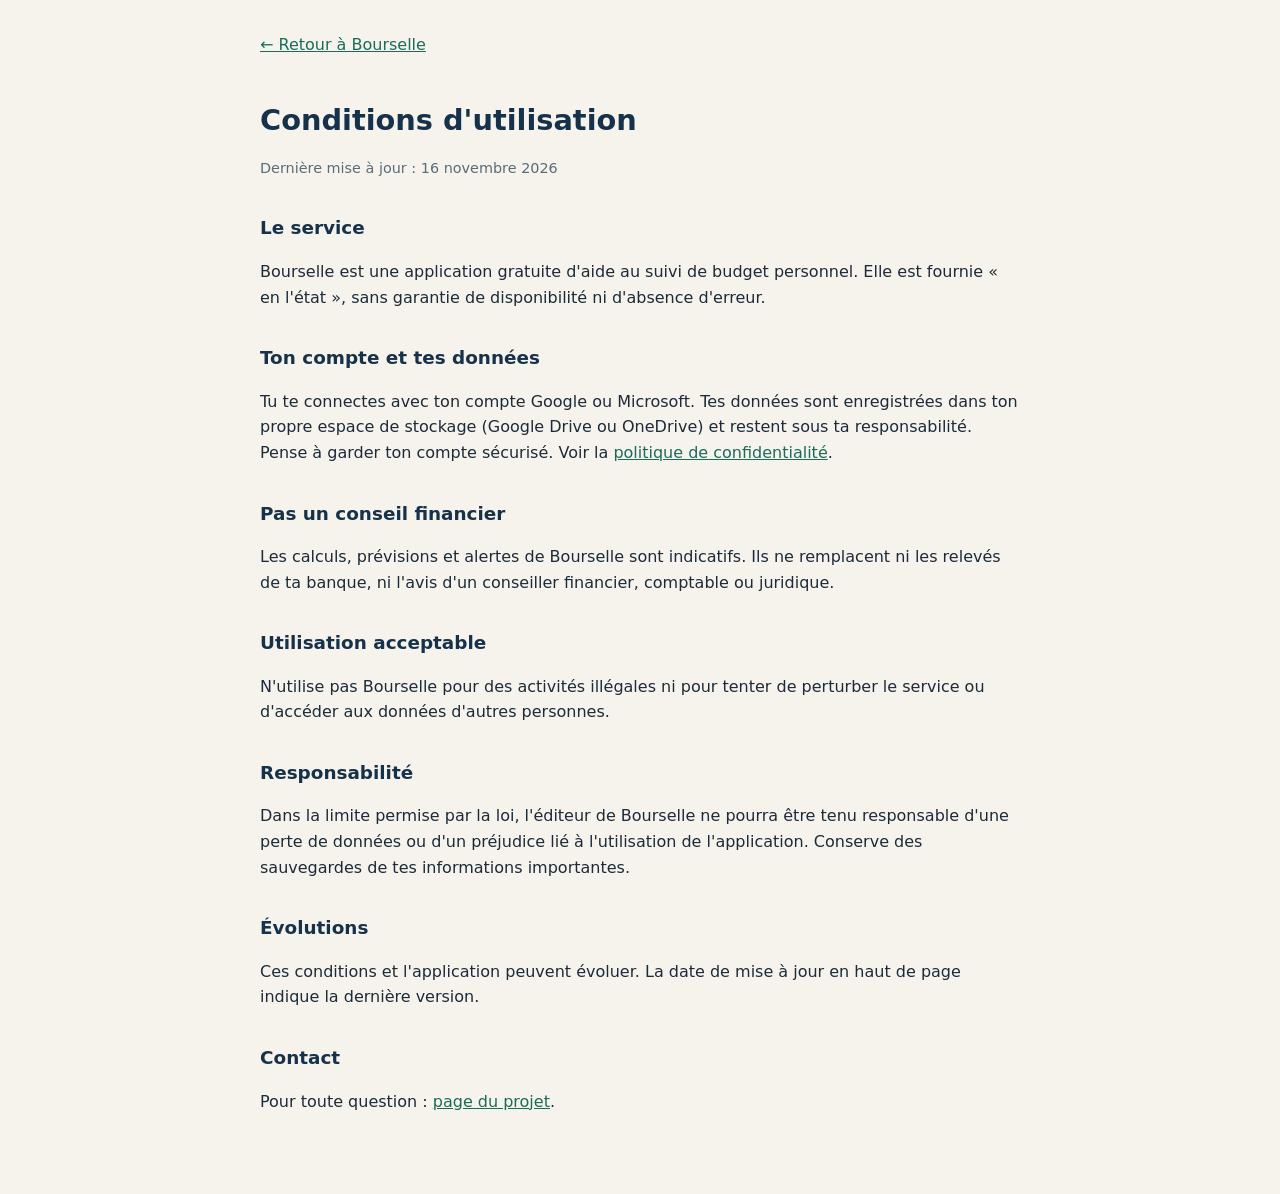
==== conditions.html @ 30d01405 "Add terms of service for Bourselle application This file contains the terms of service for the Bours" ====
<!DOCTYPE html>
<html lang="fr">
<head>
<meta charset="utf-8">
<meta name="viewport" content="width=device-width, initial-scale=1">
<title>Conditions d'utilisation – Bourselle</title>
<link rel="icon" href="icons/favicon-32.png" sizes="32x32">
<style>
  body { font: 16px/1.6 system-ui, -apple-system, "Segoe UI", sans-serif; color: #1c2b39; background: #f6f3ec; margin: 0; }
  main { max-width: 760px; margin: 0 auto; padding: 32px 20px 64px; }
  h1 { font-size: 1.8rem; color: #16324a; margin-bottom: .2em; }
  h2 { font-size: 1.15rem; color: #16324a; margin-top: 1.8em; }
  a { color: #1b6b5a; }
  .muted { color: #5b6b78; font-size: .9rem; }
  .back { display: inline-block; margin-bottom: 20px; }
</style>
</head>
<body>
<main>
<a class="back" href="./">← Retour à Bourselle</a>
<h1>Conditions d'utilisation</h1>
<p class="muted">Dernière mise à jour : 16 novembre 2026</p>

<h2>Le service</h2>
<p>Bourselle est une application gratuite d'aide au suivi de budget personnel. Elle est fournie « en l'état », sans garantie de disponibilité ni d'absence d'erreur.</p>

<h2>Ton compte et tes données</h2>
<p>Tu te connectes avec ton compte Google ou Microsoft. Tes données sont enregistrées dans ton propre espace de stockage (Google Drive ou OneDrive) et restent sous ta responsabilité. Pense à garder ton compte sécurisé. Voir la <a href="privacy.html">politique de confidentialité</a>.</p>

<h2>Pas un conseil financier</h2>
<p>Les calculs, prévisions et alertes de Bourselle sont indicatifs. Ils ne remplacent ni les relevés de ta banque, ni l'avis d'un conseiller financier, comptable ou juridique.</p>

<h2>Utilisation acceptable</h2>
<p>N'utilise pas Bourselle pour des activités illégales ni pour tenter de perturber le service ou d'accéder aux données d'autres personnes.</p>

<h2>Responsabilité</h2>
<p>Dans la limite permise par la loi, l'éditeur de Bourselle ne pourra être tenu responsable d'une perte de données ou d'un préjudice lié à l'utilisation de l'application. Conserve des sauvegardes de tes informations importantes.</p>

<h2>Évolutions</h2>
<p>Ces conditions et l'application peuvent évoluer. La date de mise à jour en haut de page indique la dernière version.</p>

<h2>Contact</h2>
<p>Pour toute question : <a href="https://github.com/pataush/bourselle/issues" target="_blank" rel="noopener">page du projet</a>.</p>
</main>
</body>
</html>
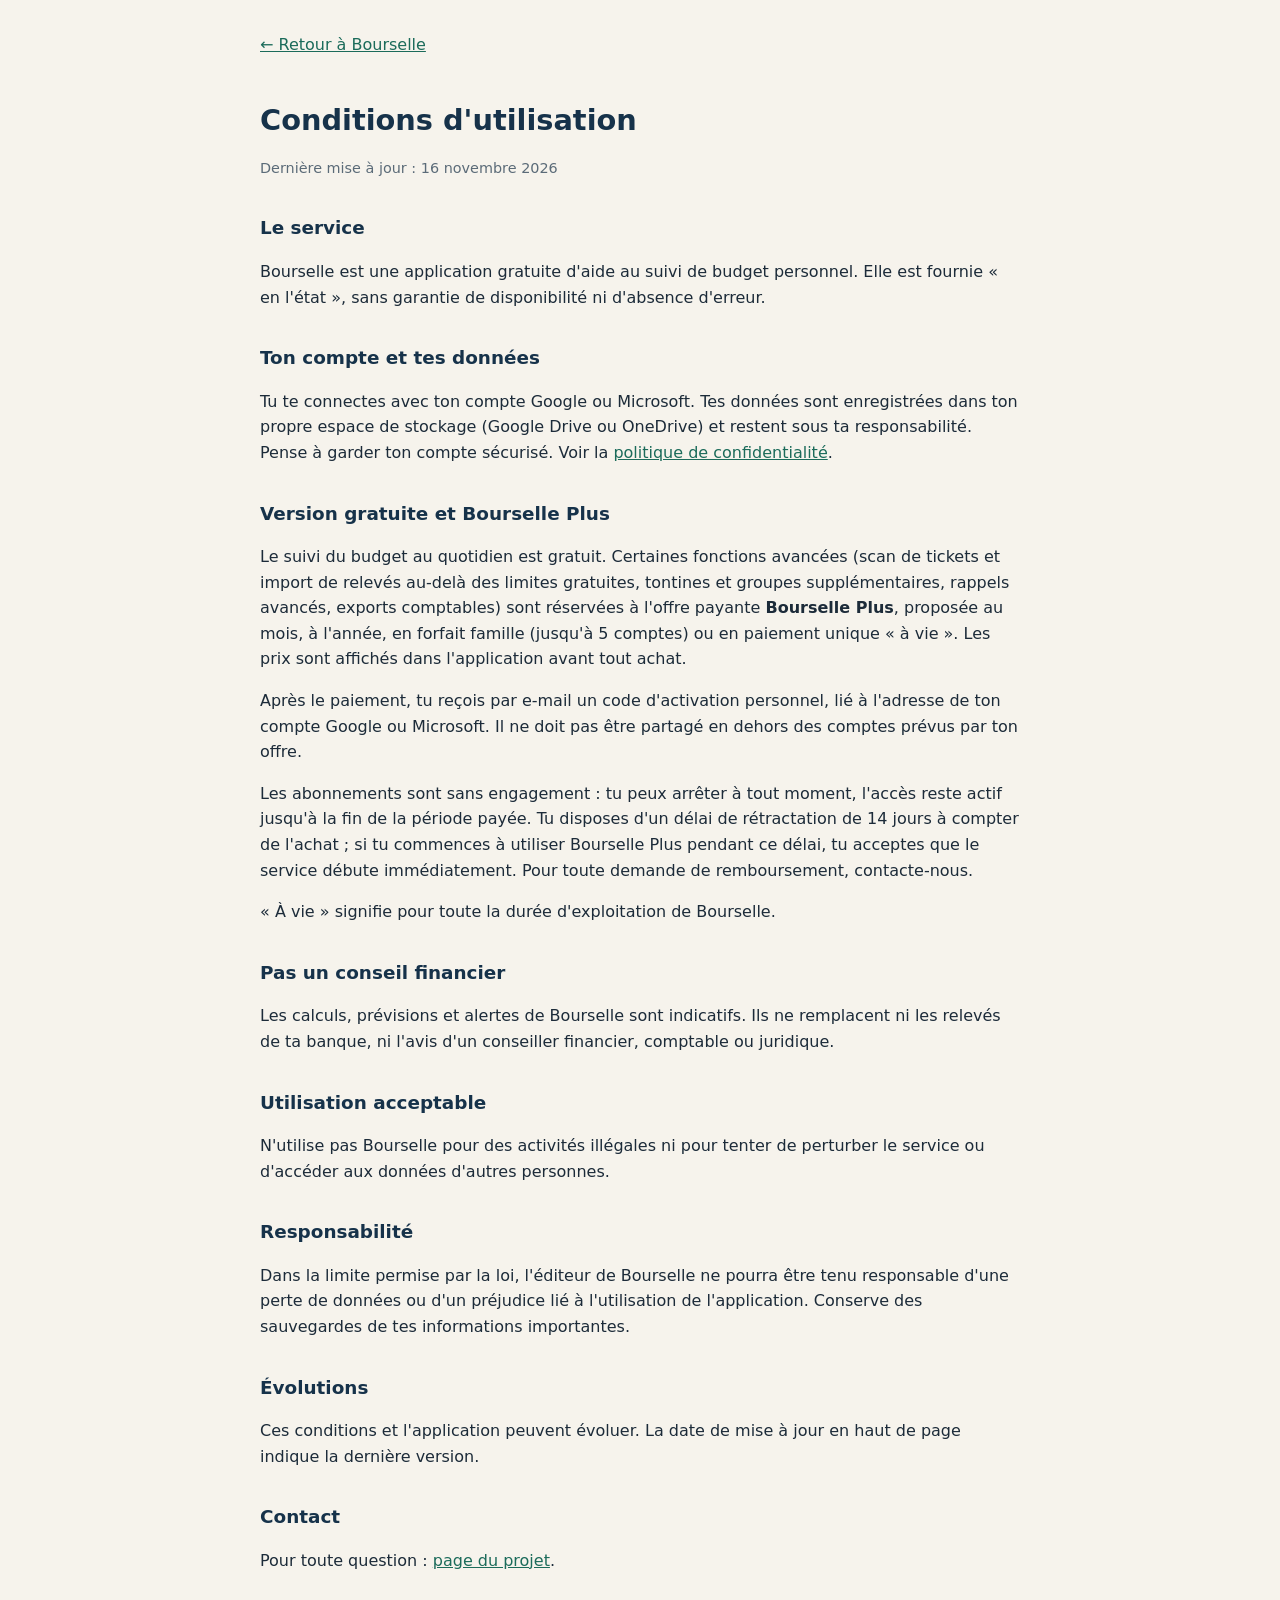
==== commit 31539ad7: "Update conditions.html with subscription information Added information about the free version and Bo" ====
--- a/conditions.html
+++ b/conditions.html
@@ -27,6 +27,12 @@
 <h2>Ton compte et tes données</h2>
 <p>Tu te connectes avec ton compte Google ou Microsoft. Tes données sont enregistrées dans ton propre espace de stockage (Google Drive ou OneDrive) et restent sous ta responsabilité. Pense à garder ton compte sécurisé. Voir la <a href="privacy.html">politique de confidentialité</a>.</p>
 
+<h2>Version gratuite et Bourselle Plus</h2>
+<p>Le suivi du budget au quotidien est gratuit. Certaines fonctions avancées (scan de tickets et import de relevés au-delà des limites gratuites, tontines et groupes supplémentaires, rappels avancés, exports comptables) sont réservées à l'offre payante <strong>Bourselle Plus</strong>, proposée au mois, à l'année, en forfait famille (jusqu'à 5 comptes) ou en paiement unique « à vie ». Les prix sont affichés dans l'application avant tout achat.</p>
+<p>Après le paiement, tu reçois par e-mail un code d'activation personnel, lié à l'adresse de ton compte Google ou Microsoft. Il ne doit pas être partagé en dehors des comptes prévus par ton offre.</p>
+<p>Les abonnements sont sans engagement : tu peux arrêter à tout moment, l'accès reste actif jusqu'à la fin de la période payée. Tu disposes d'un délai de rétractation de 14 jours à compter de l'achat ; si tu commences à utiliser Bourselle Plus pendant ce délai, tu acceptes que le service débute immédiatement. Pour toute demande de remboursement, contacte-nous.</p>
+<p>« À vie » signifie pour toute la durée d'exploitation de Bourselle.</p>
+
 <h2>Pas un conseil financier</h2>
 <p>Les calculs, prévisions et alertes de Bourselle sont indicatifs. Ils ne remplacent ni les relevés de ta banque, ni l'avis d'un conseiller financier, comptable ou juridique.</p>
 
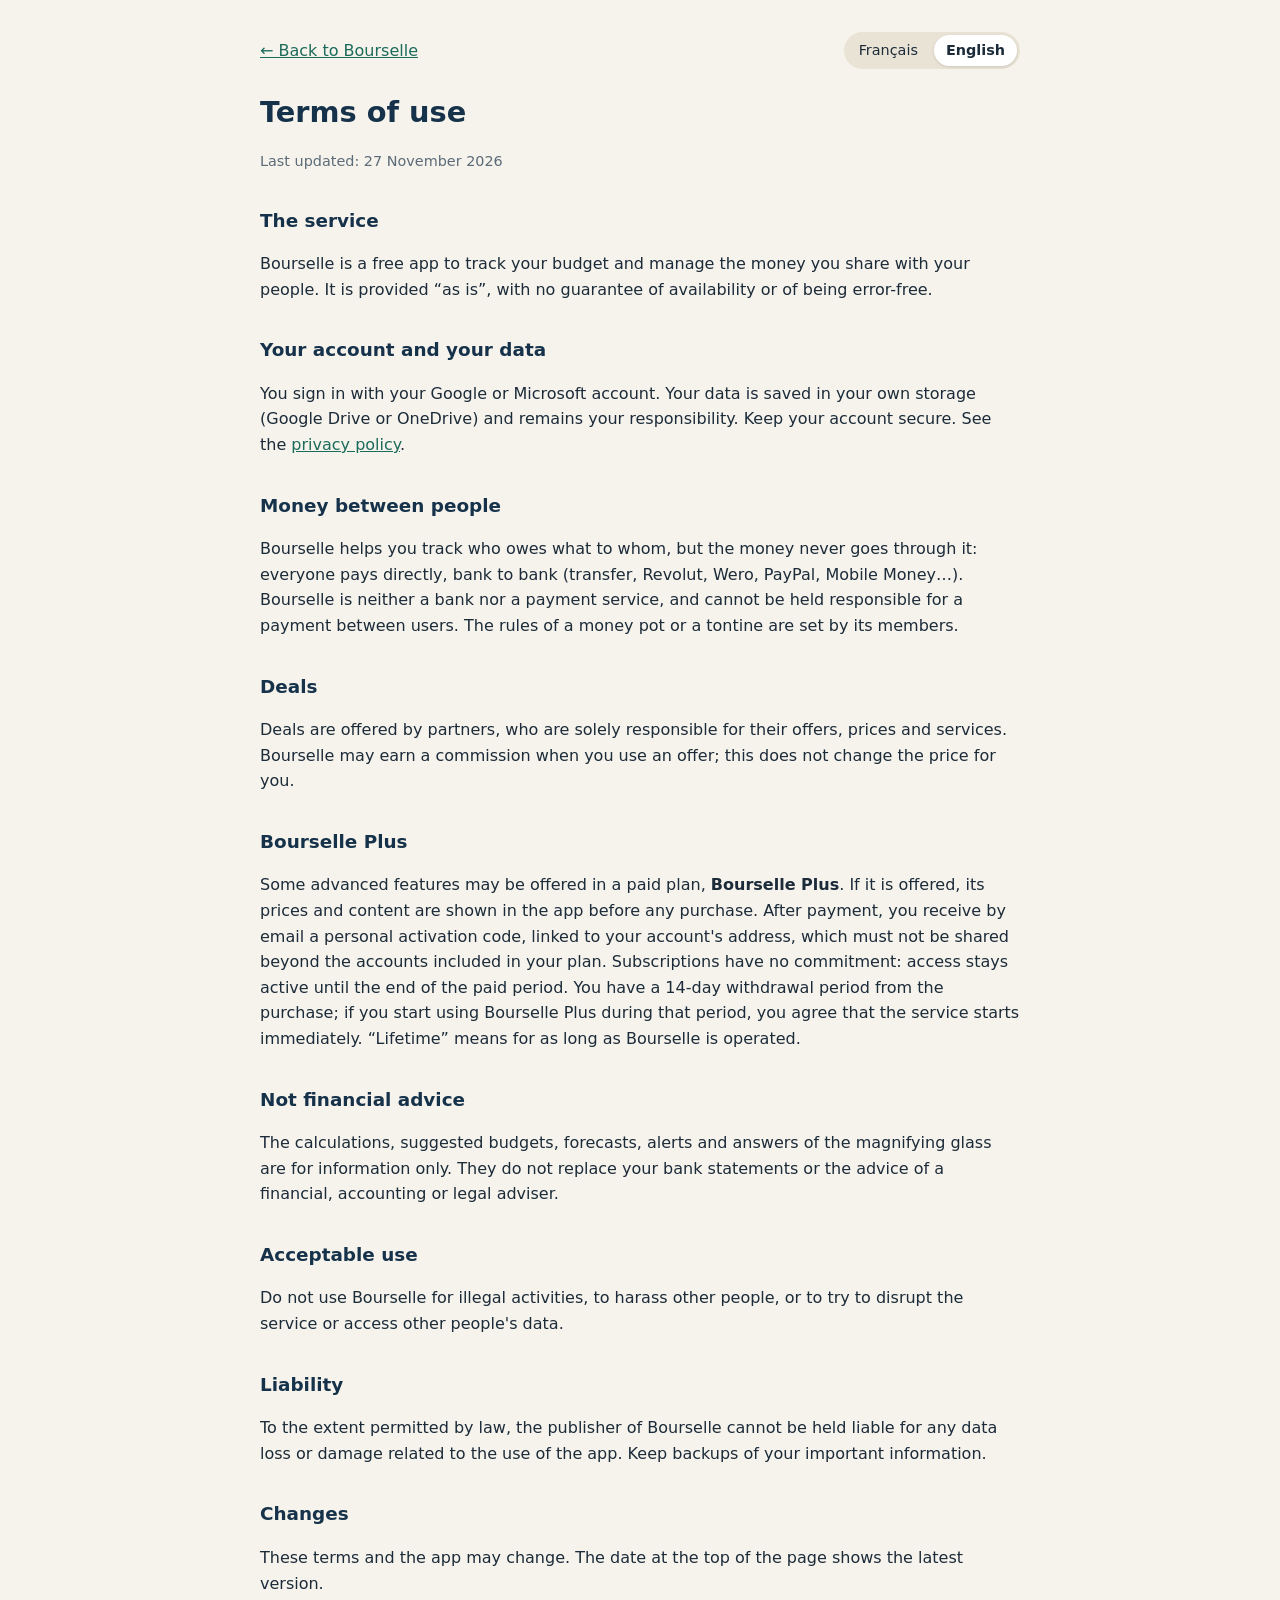
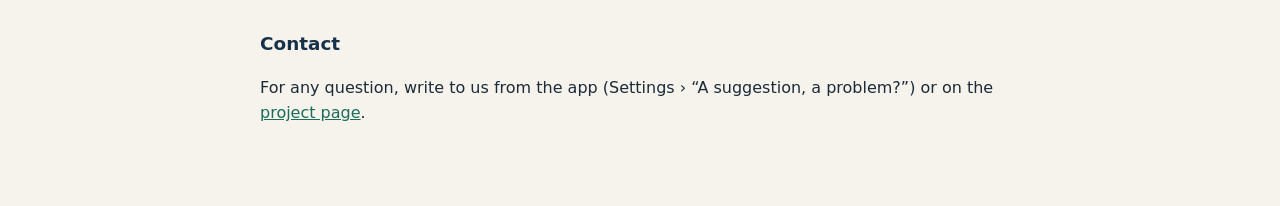
==== commit dd1cf2f1: "v131 : nouvel « À propos » court, confidentialité et conditions en anglais et à jour - À propos : l'" ====
--- a/conditions.html
+++ b/conditions.html
@@ -12,32 +12,41 @@
   h2 { font-size: 1.15rem; color: #16324a; margin-top: 1.8em; }
   a { color: #1b6b5a; }
   .muted { color: #5b6b78; font-size: .9rem; }
-  .back { display: inline-block; margin-bottom: 20px; }
+  .top { display: flex; justify-content: space-between; align-items: center; gap: 12px; margin-bottom: 20px; flex-wrap: wrap; }
+  .langs { display: flex; gap: 4px; background: #e9e3d6; border-radius: 99px; padding: 3px; }
+  .langs button { border: 0; background: none; font: inherit; font-size: .9rem; padding: 4px 12px; border-radius: 99px; cursor: pointer; color: #1c2b39; }
+  .langs button[aria-pressed="true"] { background: #fff; font-weight: 600; box-shadow: 0 1px 3px rgba(0,0,0,.12); }
+  [hidden] { display: none !important; }
 </style>
 </head>
 <body>
 <main>
-<a class="back" href="./">← Retour à Bourselle</a>
+<div class="top"><a class="back" href="./" data-fr="← Retour à Bourselle" data-en="← Back to Bourselle">← Retour à Bourselle</a>
+<div class="langs" role="group" aria-label="Langue / Language"><button type="button" data-set="fr">Français</button><button type="button" data-set="en">English</button></div></div>
+<div data-l="fr" lang="fr">
 <h1>Conditions d'utilisation</h1>
-<p class="muted">Dernière mise à jour : 16 novembre 2026</p>
+<p class="muted">Dernière mise à jour : 27 novembre 2026</p>
 
 <h2>Le service</h2>
-<p>Bourselle est une application gratuite d'aide au suivi de budget personnel. Elle est fournie « en l'état », sans garantie de disponibilité ni d'absence d'erreur.</p>
+<p>Bourselle est une application gratuite pour suivre son budget et gérer l'argent partagé entre proches. Elle est fournie « en l'état », sans garantie de disponibilité ni d'absence d'erreur.</p>
 
 <h2>Ton compte et tes données</h2>
 <p>Tu te connectes avec ton compte Google ou Microsoft. Tes données sont enregistrées dans ton propre espace de stockage (Google Drive ou OneDrive) et restent sous ta responsabilité. Pense à garder ton compte sécurisé. Voir la <a href="privacy.html">politique de confidentialité</a>.</p>
 
-<h2>Version gratuite et Bourselle Plus</h2>
-<p>Le suivi du budget au quotidien est gratuit. Certaines fonctions avancées (scan de tickets et import de relevés au-delà des limites gratuites, tontines et groupes supplémentaires, rappels avancés, exports comptables) sont réservées à l'offre payante <strong>Bourselle Plus</strong>, proposée au mois, à l'année, en forfait famille (jusqu'à 5 comptes) ou en paiement unique « à vie ». Les prix sont affichés dans l'application avant tout achat.</p>
-<p>Après le paiement, tu reçois par e-mail un code d'activation personnel, lié à l'adresse de ton compte Google ou Microsoft. Il ne doit pas être partagé en dehors des comptes prévus par ton offre.</p>
-<p>Les abonnements sont sans engagement : tu peux arrêter à tout moment, l'accès reste actif jusqu'à la fin de la période payée. Tu disposes d'un délai de rétractation de 14 jours à compter de l'achat ; si tu commences à utiliser Bourselle Plus pendant ce délai, tu acceptes que le service débute immédiatement. Pour toute demande de remboursement, contacte-nous.</p>
-<p>« À vie » signifie pour toute la durée d'exploitation de Bourselle.</p>
+<h2>L'argent entre proches</h2>
+<p>Bourselle aide à suivre qui doit quoi à qui, mais l'argent ne passe jamais par elle : chacun paie directement, de banque à banque (virement, Revolut, Wero, PayPal, Mobile Money…). Bourselle n'est ni une banque ni un service de paiement, et ne peut pas être tenue responsable d'un paiement entre utilisateurs. Les règles d'une cagnotte ou d'une tontine sont fixées par ses membres.</p>
+
+<h2>Bons plans</h2>
+<p>Les bons plans sont proposés par des partenaires, qui sont seuls responsables de leurs offres, de leurs prix et de leurs prestations. Bourselle peut toucher une commission quand tu profites d'une offre ; cela ne change pas le prix pour toi.</p>
+
+<h2>Bourselle Plus</h2>
+<p>Certaines fonctions avancées peuvent être proposées dans une offre payante, <strong>Bourselle Plus</strong>. Si elle est proposée, ses prix et son contenu sont affichés dans l'application avant tout achat. Après le paiement, tu reçois par e-mail un code d'activation personnel, lié à l'adresse de ton compte, qui ne doit pas être partagé en dehors des comptes prévus par ton offre. Les abonnements sont sans engagement : l'accès reste actif jusqu'à la fin de la période payée. Tu disposes d'un délai de rétractation de 14 jours à compter de l'achat ; si tu commences à utiliser Bourselle Plus pendant ce délai, tu acceptes que le service débute immédiatement. « À vie » signifie pour toute la durée d'exploitation de Bourselle.</p>
 
 <h2>Pas un conseil financier</h2>
-<p>Les calculs, prévisions et alertes de Bourselle sont indicatifs. Ils ne remplacent ni les relevés de ta banque, ni l'avis d'un conseiller financier, comptable ou juridique.</p>
+<p>Les calculs, budgets proposés, prévisions, alertes et réponses de la loupe sont indicatifs. Ils ne remplacent ni les relevés de ta banque, ni l'avis d'un conseiller financier, comptable ou juridique.</p>
 
 <h2>Utilisation acceptable</h2>
-<p>N'utilise pas Bourselle pour des activités illégales ni pour tenter de perturber le service ou d'accéder aux données d'autres personnes.</p>
+<p>N'utilise pas Bourselle pour des activités illégales, pour harceler d'autres personnes, ni pour tenter de perturber le service ou d'accéder aux données d'autres personnes.</p>
 
 <h2>Responsabilité</h2>
 <p>Dans la limite permise par la loi, l'éditeur de Bourselle ne pourra être tenu responsable d'une perte de données ou d'un préjudice lié à l'utilisation de l'application. Conserve des sauvegardes de tes informations importantes.</p>
@@ -46,7 +55,61 @@
 <p>Ces conditions et l'application peuvent évoluer. La date de mise à jour en haut de page indique la dernière version.</p>
 
 <h2>Contact</h2>
-<p>Pour toute question : <a href="https://github.com/pataush/bourselle/issues" target="_blank" rel="noopener">page du projet</a>.</p>
+<p>Pour toute question, écris-nous depuis l'app (Paramètres › « Une suggestion, un problème ? ») ou sur la <a href="https://github.com/pataush/bourselle/issues" target="_blank" rel="noopener">page du projet</a>.</p>
+</div>
+
+<div data-l="en" lang="en" hidden>
+<h1>Terms of use</h1>
+<p class="muted">Last updated: 27 November 2026</p>
+
+<h2>The service</h2>
+<p>Bourselle is a free app to track your budget and manage the money you share with your people. It is provided “as is”, with no guarantee of availability or of being error-free.</p>
+
+<h2>Your account and your data</h2>
+<p>You sign in with your Google or Microsoft account. Your data is saved in your own storage (Google Drive or OneDrive) and remains your responsibility. Keep your account secure. See the <a href="privacy.html?lang=en">privacy policy</a>.</p>
+
+<h2>Money between people</h2>
+<p>Bourselle helps you track who owes what to whom, but the money never goes through it: everyone pays directly, bank to bank (transfer, Revolut, Wero, PayPal, Mobile Money…). Bourselle is neither a bank nor a payment service, and cannot be held responsible for a payment between users. The rules of a money pot or a tontine are set by its members.</p>
+
+<h2>Deals</h2>
+<p>Deals are offered by partners, who are solely responsible for their offers, prices and services. Bourselle may earn a commission when you use an offer; this does not change the price for you.</p>
+
+<h2>Bourselle Plus</h2>
+<p>Some advanced features may be offered in a paid plan, <strong>Bourselle Plus</strong>. If it is offered, its prices and content are shown in the app before any purchase. After payment, you receive by email a personal activation code, linked to your account's address, which must not be shared beyond the accounts included in your plan. Subscriptions have no commitment: access stays active until the end of the paid period. You have a 14-day withdrawal period from the purchase; if you start using Bourselle Plus during that period, you agree that the service starts immediately. “Lifetime” means for as long as Bourselle is operated.</p>
+
+<h2>Not financial advice</h2>
+<p>The calculations, suggested budgets, forecasts, alerts and answers of the magnifying glass are for information only. They do not replace your bank statements or the advice of a financial, accounting or legal adviser.</p>
+
+<h2>Acceptable use</h2>
+<p>Do not use Bourselle for illegal activities, to harass other people, or to try to disrupt the service or access other people's data.</p>
+
+<h2>Liability</h2>
+<p>To the extent permitted by law, the publisher of Bourselle cannot be held liable for any data loss or damage related to the use of the app. Keep backups of your important information.</p>
+
+<h2>Changes</h2>
+<p>These terms and the app may change. The date at the top of the page shows the latest version.</p>
+
+<h2>Contact</h2>
+<p>For any question, write to us from the app (Settings › “A suggestion, a problem?”) or on the <a href="https://github.com/pataush/bourselle/issues" target="_blank" rel="noopener">project page</a>.</p>
+</div>
+
 </main>
+<script>
+// Langue : ?lang=en dans l'adresse, sinon celle choisie dans l'appli, sinon celle du téléphone
+(function () {
+  var q = new URLSearchParams(location.search).get("lang"), l = q;
+  if (l !== "fr" && l !== "en") { try { l = localStorage.getItem("bourselle-lang"); } catch (e) {} }
+  if (l !== "fr" && l !== "en") l = (navigator.language || "fr").toLowerCase().indexOf("fr") === 0 ? "fr" : "en";
+  function set(v) {
+    document.documentElement.lang = v;
+    document.querySelectorAll("[data-l]").forEach(function (e) { e.hidden = e.getAttribute("data-l") !== v; });
+    document.querySelectorAll("[data-set]").forEach(function (b) { b.setAttribute("aria-pressed", String(b.getAttribute("data-set") === v)); });
+    document.querySelectorAll("[data-fr]").forEach(function (e) { e.textContent = e.getAttribute("data-" + v); });
+    document.title = document.querySelector('[data-l="' + v + '"] h1').textContent + " – Bourselle";
+  }
+  document.querySelectorAll("[data-set]").forEach(function (b) { b.onclick = function () { set(b.getAttribute("data-set")); }; });
+  set(l);
+})();
+</script>
 </body>
 </html>
